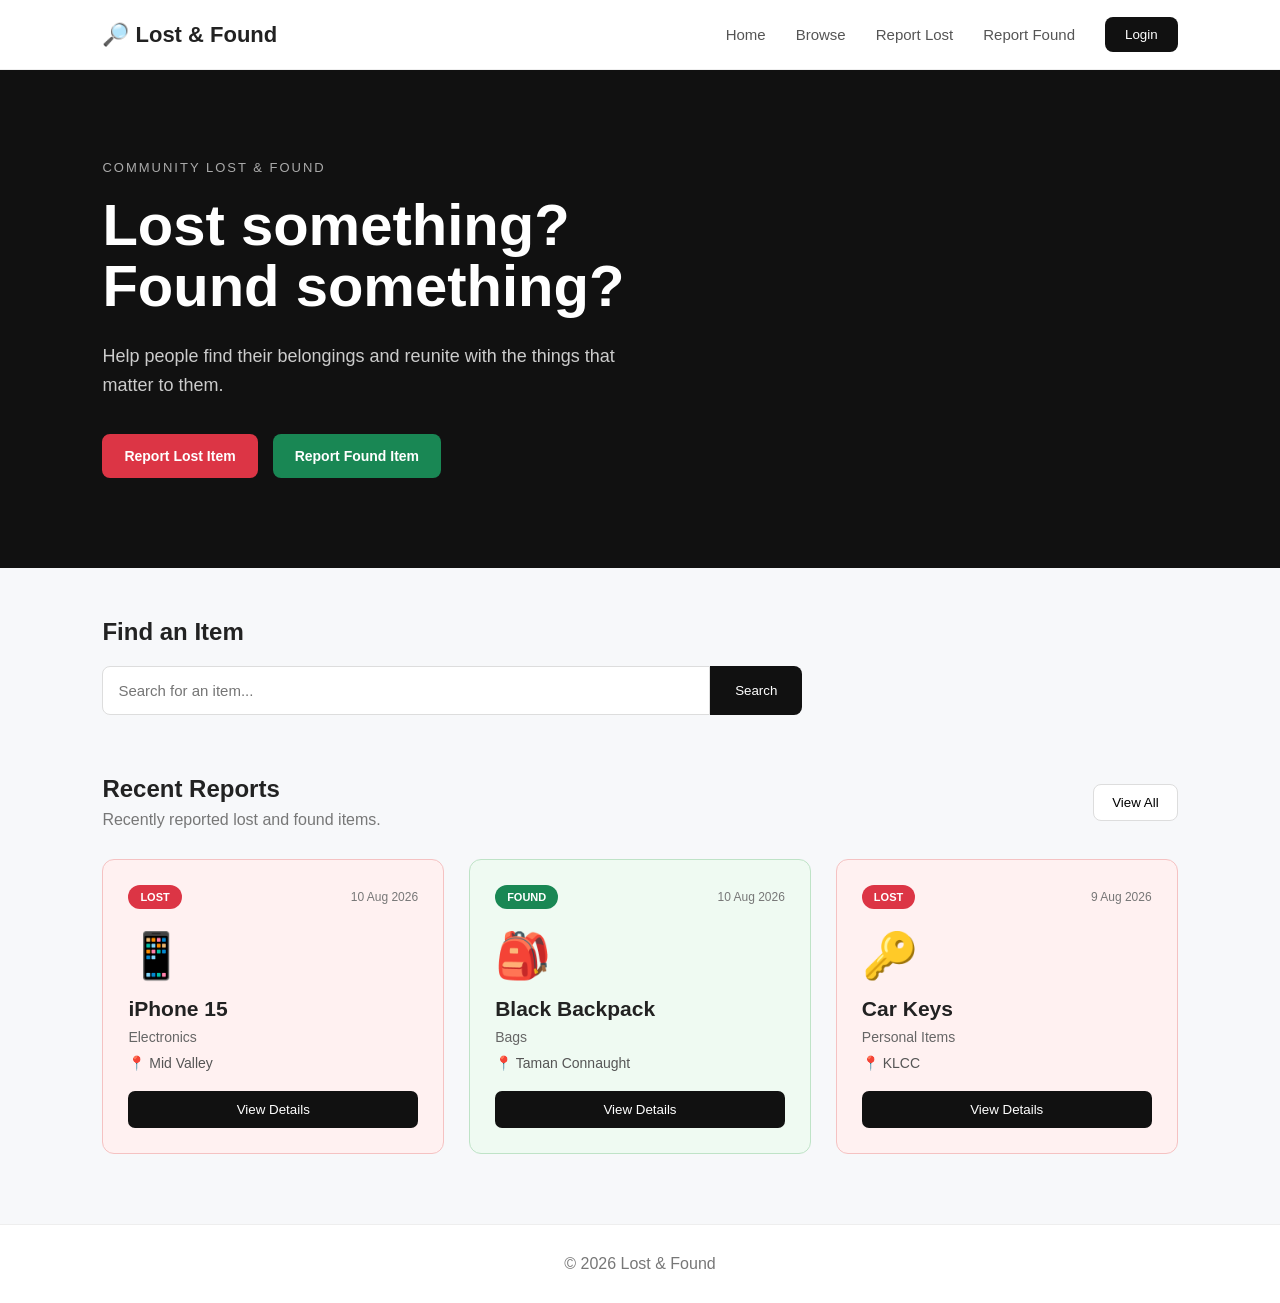
==== src/main/resources/static/index.html @ b1cd1c14 "Initialize spring boot project and move existing front end into src/main/resources/static" ====
<!DOCTYPE html>
<html lang="en">

<head>

    <meta charset="UTF-8">

    <meta
        name="viewport"
        content="width=device-width, initial-scale=1.0"
    >

    <title>Lost & Found</title>

    <link rel="stylesheet" href="style.css">

</head>


<body>


<!-- =========================
     NAVIGATION
========================= -->

<header class="navbar">

    <div class="logo">
        🔎 Lost & Found
    </div>

    <nav>

        <a href="#">
            Home
        </a>

        <a href="#recent-items">
            Browse
        </a>

        <a href="#"
           onclick="openLostModal(); return false;">
            Report Lost
        </a>

        <a href="#"
           onclick="openFoundModal(); return false;">
            Report Found
        </a>

    </nav>

    <button class="login-btn">
        Login
    </button>

</header>


<!-- =========================
     HERO
========================= -->

<section class="hero">

    <div class="hero-content">

        <p class="hero-label">
            COMMUNITY LOST & FOUND
        </p>

        <h1>
            Lost something?<br>
            Found something?
        </h1>

        <p class="hero-description">
            Help people find their belongings and reunite
            with the things that matter to them.
        </p>

        <div class="hero-buttons">

            <button
                class="primary-btn"
                onclick="openLostModal()"
            >
                Report Lost Item
            </button>

            <button
                class="secondary-btn"
                onclick="openFoundModal()"
            >
                Report Found Item
            </button>

        </div>

    </div>

</section>


<!-- =========================
     SEARCH
========================= -->

<section class="search-section">

    <h2>
        Find an Item
    </h2>

    <div class="search-box">

        <input
            type="text"
            id="searchInput"
            placeholder="Search for an item..."
        >

        <button id="searchButton">
            Search
        </button>

    </div>

</section>


<!-- =========================
     RECENT ITEMS
========================= -->

<section
    class="items-section"
    id="recent-items"
>

    <div class="section-header">

        <div>

            <h2>
                Recent Reports
            </h2>

            <p>
                Recently reported lost and found items.
            </p>

        </div>

        <button class="view-btn">
            View All
        </button>

    </div>


    <div class="items-grid">


        <!-- LOST ITEM -->

        <div class="item-card lost-card">

            <div class="item-top">

                <span class="item-type lost">
                    LOST
                </span>

                <span class="item-date">
                    10 Aug 2026
                </span>

            </div>

            <div class="item-icon">
                📱
            </div>

            <h3>
                iPhone 15
            </h3>

            <p class="category">
                Electronics
            </p>

            <p class="location">
                📍 Mid Valley
            </p>

            <button class="details-btn">
                View Details
            </button>

        </div>


        <!-- FOUND ITEM -->

        <div class="item-card found-card">

            <div class="item-top">

                <span class="item-type found">
                    FOUND
                </span>

                <span class="item-date">
                    10 Aug 2026
                </span>

            </div>

            <div class="item-icon">
                🎒
            </div>

            <h3>
                Black Backpack
            </h3>

            <p class="category">
                Bags
            </p>

            <p class="location">
                📍 Taman Connaught
            </p>

            <button class="details-btn">
                View Details
            </button>

        </div>


        <!-- LOST ITEM -->

        <div class="item-card lost-card">

            <div class="item-top">

                <span class="item-type lost">
                    LOST
                </span>

                <span class="item-date">
                    9 Aug 2026
                </span>

            </div>

            <div class="item-icon">
                🔑
            </div>

            <h3>
                Car Keys
            </h3>

            <p class="category">
                Personal Items
            </p>

            <p class="location">
                📍 KLCC
            </p>

            <button class="details-btn">
                View Details
            </button>

        </div>


    </div>

</section>


<!-- =========================
     LOST ITEM MODAL
========================= -->

<div
    id="lostModal"
    class="modal"
>

    <div class="modal-content lost-modal">

        <button
            class="close-btn"
            onclick="closeLostModal()"
        >
            ×
        </button>


        <div class="modal-header">

            <span class="modal-icon">
                🔴
            </span>

            <div>

                <p class="modal-label lost-label">
                    LOST ITEM
                </p>

                <h2>
                    Report a Lost Item
                </h2>

                <p>
                    Tell us about the item you lost.
                </p>

            </div>

        </div>


        <form id="lostItemForm">


            <div class="form-group">

                <label>
                    Item Name
                </label>

                <input
                    type="text"
                    name="title"
                    placeholder="e.g. iPhone 15"
                    required
                >

            </div>


            <div class="form-group">

                <label>
                    Category
                </label>

                <select
                    name="category"
                    required
                >

                    <option value="">
                        Select a category
                    </option>

                    <option>
                        Electronics
                    </option>

                    <option>
                        Bags
                    </option>

                    <option>
                        Wallet
                    </option>

                    <option>
                        Keys
                    </option>

                    <option>
                        Documents
                    </option>

                    <option>
                        Clothing
                    </option>

                    <option>
                        Others
                    </option>

                </select>

            </div>


            <div class="form-group">

                <label>
                    Description
                </label>

                <textarea
                    name="description"
                    rows="4"
                    placeholder="Describe the item..."
                    required
                ></textarea>

            </div>


            <div class="form-group">

                <label>
                    Location Lost
                </label>

                <input
                    type="text"
                    name="location"
                    placeholder="e.g. Mid Valley"
                    required
                >

            </div>


            <div class="form-group">

                <label>
                    Date Lost
                </label>

                <input
                    type="date"
                    name="date"
                    required
                >

            </div>


            <div class="form-group">

                <label>
                    Contact Email
                </label>

                <input
                    type="email"
                    name="contactEmail"
                    placeholder="example@email.com"
                    required
                >

            </div>


            <button
                type="submit"
                class="submit-btn lost-submit"
            >
                Report Lost Item
            </button>

        </form>

    </div>

</div>


<!-- =========================
     FOUND ITEM MODAL
========================= -->

<div
    id="foundModal"
    class="modal"
>

    <div class="modal-content found-modal">

        <button
            class="close-btn"
            onclick="closeFoundModal()"
        >
            ×
        </button>


        <div class="modal-header">

            <span class="modal-icon">
                🟢
            </span>

            <div>

                <p class="modal-label found-label">
                    FOUND ITEM
                </p>

                <h2>
                    Report a Found Item
                </h2>

                <p>
                    Help someone find their belongings.
                </p>

            </div>

        </div>


        <form id="foundItemForm">


            <div class="form-group">

                <label>
                    Item Name
                </label>

                <input
                    type="text"
                    name="title"
                    placeholder="e.g. Black Backpack"
                    required
                >

            </div>


            <div class="form-group">

                <label>
                    Category
                </label>

                <select
                    name="category"
                    required
                >

                    <option value="">
                        Select a category
                    </option>

                    <option>
                        Electronics
                    </option>

                    <option>
                        Bags
                    </option>

                    <option>
                        Wallet
                    </option>

                    <option>
                        Keys
                    </option>

                    <option>
                        Documents
                    </option>

                    <option>
                        Clothing
                    </option>

                    <option>
                        Others
                    </option>

                </select>

            </div>


            <div class="form-group">

                <label>
                    Description
                </label>

                <textarea
                    name="description"
                    rows="4"
                    placeholder="Describe the item..."
                    required
                ></textarea>

            </div>


            <div class="form-group">

                <label>
                    Location Found
                </label>

                <input
                    type="text"
                    name="location"
                    placeholder="e.g. Taman Connaught"
                    required
                >

            </div>


            <div class="form-group">

                <label>
                    Date Found
                </label>

                <input
                    type="date"
                    name="date"
                    required
                >

            </div>


            <div class="form-group">

                <label>
                    Contact Email
                </label>

                <input
                    type="email"
                    name="contactEmail"
                    placeholder="example@email.com"
                    required
                >

            </div>


            <button
                type="submit"
                class="submit-btn found-submit"
            >
                Report Found Item
            </button>

        </form>

    </div>

</div>


<!-- FOOTER -->

<footer>

    <p>
        © 2026 Lost & Found
    </p>

</footer>


<script src="app.js"></script>

</body>

</html>
---- src/main/resources/static/style.css ----
* {
    margin: 0;
    padding: 0;
    box-sizing: border-box;
}

body {
    font-family: Arial, sans-serif;
    background: #f7f8fa;
    color: #222;
}


/* =========================
   NAVIGATION
========================= */

.navbar {
    height: 70px;
    background: white;

    display: flex;
    align-items: center;

    padding: 0 8%;

    border-bottom: 1px solid #eee;
}

.logo {
    font-size: 22px;
    font-weight: bold;
    flex: 1;
}

.navbar nav {
    display: flex;
    gap: 30px;
}

.navbar nav a {
    text-decoration: none;
    color: #555;
    font-size: 15px;
}

.navbar nav a:hover {
    color: #111;
}

.login-btn {
    margin-left: 30px;

    padding: 10px 20px;

    background: #111;
    color: white;

    border: none;
    border-radius: 8px;

    cursor: pointer;
}

.login-btn:hover {
    background: #333;
}


/* =========================
   HERO
========================= */

.hero {
    background: #111;
    color: white;

    padding: 90px 8%;
}

.hero-content {
    max-width: 700px;
}

.hero-label {
    font-size: 13px;
    letter-spacing: 2px;

    margin-bottom: 20px;

    color: #aaa;
}

.hero h1 {
    font-size: 58px;
    line-height: 1.05;

    margin-bottom: 25px;
}

.hero-description {
    color: #ccc;

    font-size: 18px;
    line-height: 1.6;

    max-width: 550px;

    margin-bottom: 35px;
}

.hero-buttons {
    display: flex;
    gap: 15px;
}

.primary-btn,
.secondary-btn {
    padding: 14px 22px;

    border-radius: 8px;

    cursor: pointer;

    font-weight: bold;

    font-size: 14px;
}

.primary-btn {
    border: none;

    background: #dc3545;
    color: white;
}

.primary-btn:hover {
    background: #bb2d3b;
}

.secondary-btn {
    background: #198754;

    border: none;

    color: white;
}

.secondary-btn:hover {
    background: #157347;
}


/* =========================
   SEARCH
========================= */

.search-section {
    padding: 50px 8% 20px;
}

.search-section h2 {
    margin-bottom: 20px;
}

.search-box {
    display: flex;
    max-width: 700px;
}

.search-box input {
    flex: 1;

    padding: 15px;

    border: 1px solid #ddd;

    border-radius: 8px 0 0 8px;

    font-size: 15px;

    outline: none;
}

.search-box input:focus {
    border-color: #999;
}

.search-box button {
    padding: 0 25px;

    border: none;

    background: #111;
    color: white;

    border-radius: 0 8px 8px 0;

    cursor: pointer;
}

.search-box button:hover {
    background: #333;
}


/* =========================
   ITEMS SECTION
========================= */

.items-section {
    padding: 40px 8% 70px;
}

.section-header {
    display: flex;

    justify-content: space-between;
    align-items: center;

    margin-bottom: 30px;
}

.section-header p {
    color: #777;
    margin-top: 8px;
}

.view-btn {
    padding: 10px 18px;

    background: white;

    border: 1px solid #ddd;

    border-radius: 8px;

    cursor: pointer;
}

.view-btn:hover {
    background: #f5f5f5;
}


/* =========================
   ITEM GRID
========================= */

.items-grid {
    display: grid;

    grid-template-columns: repeat(3, 1fr);

    gap: 25px;
}


/* =========================
   ITEM CARD
========================= */

.item-card {
    padding: 25px;

    border-radius: 12px;

    transition: 0.2s;
}

.item-card:hover {
    transform: translateY(-4px);

    box-shadow:
        0 10px 30px rgba(0, 0, 0, 0.10);
}


/* LOST CARD */

.lost-card {
    background: #fff1f1;

    border: 1px solid #f5c2c2;
}


/* FOUND CARD */

.found-card {
    background: #effaf2;

    border: 1px solid #bfe3c7;
}


/* =========================
   ITEM HEADER
========================= */

.item-top {
    display: flex;

    justify-content: space-between;
    align-items: center;

    margin-bottom: 20px;
}

.item-type {
    padding: 6px 12px;

    border-radius: 20px;

    font-size: 11px;

    font-weight: bold;
}


/* LOST STATUS */

.item-type.lost {
    background: #dc3545;
    color: white;
}


/* FOUND STATUS */

.item-type.found {
    background: #198754;
    color: white;
}

.item-date {
    color: #777;

    font-size: 12px;
}


/* =========================
   ITEM CONTENT
========================= */

.item-icon {
    font-size: 45px;

    margin-bottom: 15px;
}

.item-card h3 {
    font-size: 21px;

    margin-bottom: 8px;
}

.category {
    color: #666;

    font-size: 14px;

    margin-bottom: 10px;
}

.location {
    color: #555;

    font-size: 14px;

    margin-bottom: 20px;
}


/* =========================
   DETAILS BUTTON
========================= */

.details-btn {
    width: 100%;

    padding: 11px;

    background: #111;

    color: white;

    border: none;

    border-radius: 7px;

    cursor: pointer;
}

.details-btn:hover {
    background: #333;
}


/* =========================
   FOOTER
========================= */

footer {
    background: white;

    text-align: center;

    padding: 30px;

    color: #777;

    border-top: 1px solid #eee;
}


/* =================================================
   REPORT MODAL
================================================= */

.modal {
    display: none;

    position: fixed;

    z-index: 1000;

    inset: 0;

    background: rgba(0, 0, 0, 0.6);

    padding: 20px;

    overflow-y: auto;
}

.modal.active {
    display: flex;

    align-items: center;

    justify-content: center;
}


/* =========================
   MODAL CONTAINER
========================= */

.modal-content {
    position: relative;

    width: 100%;

    max-width: 520px;

    max-height: 90vh;

    overflow-y: auto;

    background: white;

    padding: 25px 28px;

    box-shadow:
        0 15px 40px rgba(0, 0, 0, 0.20);
}


/* =========================
   CLOSE BUTTON
========================= */

.close-btn {
    position: absolute;

    right: 15px;
    top: 12px;

    width: 30px;
    height: 30px;

    border: none;

    background: transparent;

    font-size: 24px;

    color: #777;

    cursor: pointer;
}

.close-btn:hover {
    color: #111;
}


/* =========================
   MODAL HEADER
========================= */

.modal-header {
    display: flex;

    gap: 12px;

    align-items: flex-start;

    margin-bottom: 20px;
}

.modal-icon {
    font-size: 26px;
}

.modal-label {
    font-size: 10px;

    font-weight: bold;

    letter-spacing: 1.3px;

    margin-bottom: 4px;
}


/* LOST LABEL */

.lost-label {
    color: #dc3545;
}


/* FOUND LABEL */

.found-label {
    color: #198754;
}

.modal-header h2 {
    font-size: 24px;

    margin-bottom: 4px;
}

.modal-header p:last-child {
    color: #777;

    font-size: 13px;
}


/* =========================
   FORM
========================= */

.form-group {
    margin-bottom: 13px;
}

.form-group label {
    display: block;

    margin-bottom: 5px;

    font-size: 13px;

    font-weight: bold;
}

.form-group input,
.form-group select,
.form-group textarea {
    width: 100%;

    padding: 9px 11px;

    border: 1px solid #ddd;

    border-radius: 6px;

    font-family: inherit;

    font-size: 13px;

    outline: none;
}

.form-group input:focus,
.form-group select:focus,
.form-group textarea:focus {
    border-color: #888;
}

.form-group textarea {
    resize: vertical;

    min-height: 65px;
}


/* =========================
   SUBMIT BUTTON
========================= */

.submit-btn {
    width: 100%;

    padding: 11px;

    color: white;

    border: none;

    border-radius: 7px;

    font-weight: bold;

    font-size: 14px;

    cursor: pointer;

    margin-top: 3px;
}


/* LOST SUBMIT */

.lost-submit {
    background: #dc3545;
}

.lost-submit:hover {
    background: #bb2d3b;
}


/* FOUND SUBMIT */

.found-submit {
    background: #198754;
}

.found-submit:hover {
    background: #157347;
}


/* =========================
   MOBILE
========================= */

@media (max-width: 900px) {

    .items-grid {
        grid-template-columns: 1fr 1fr;
    }
}


@media (max-width: 600px) {

    .navbar nav {
        display: none;
    }

    .hero {
        padding: 60px 5%;
    }

    .hero h1 {
        font-size: 42px;
    }

    .hero-buttons {
        flex-direction: column;
    }

    .search-section,
    .items-section {
        padding-left: 5%;
        padding-right: 5%;
    }

    .items-grid {
        grid-template-columns: 1fr;
    }

    /* MODAL */

    .modal {
        padding: 10px;
    }

    .modal-content {
        max-height: 95vh;

        padding: 22px 20px;
    }

    .modal-header h2 {
        font-size: 21px;
    }

    .modal-header {
        margin-bottom: 16px;
    }

    .form-group {
        margin-bottom: 11px;
    }

    .form-group textarea {
        min-height: 60px;
    }
}
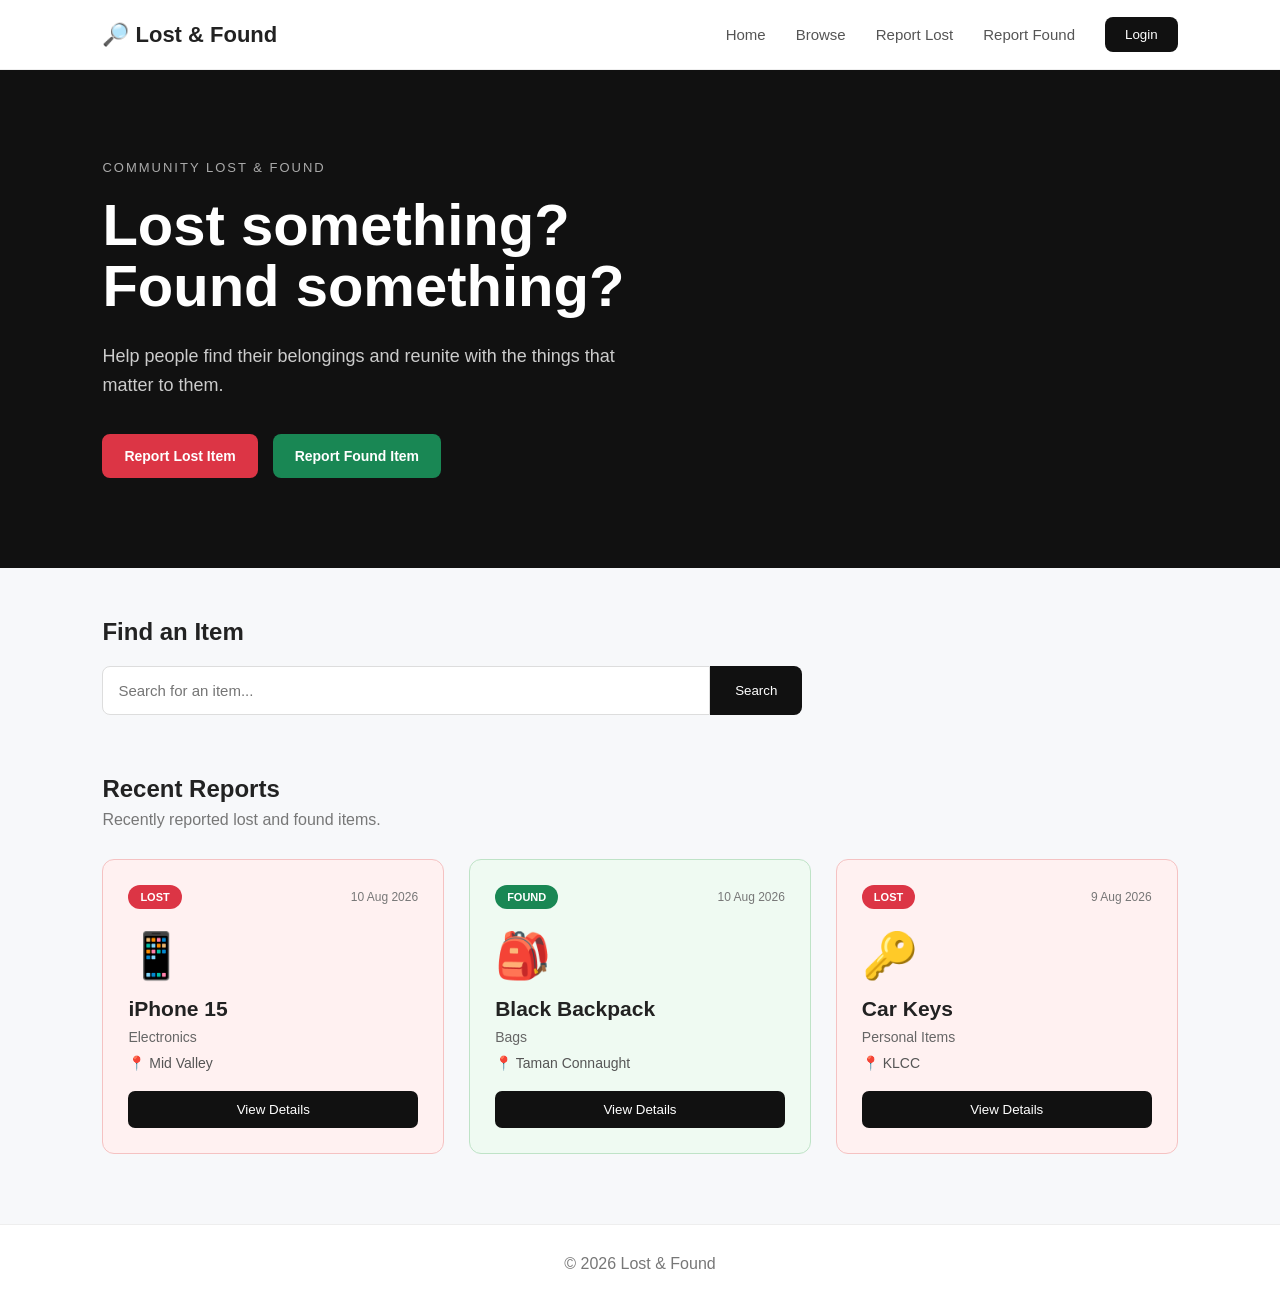
==== commit 0bd8012e: "Display item details after clicking view detail button" ====
--- a/src/main/resources/static/index.html
+++ b/src/main/resources/static/index.html
@@ -154,9 +154,6 @@
 
         </div>
 
-        <button class="view-btn">
-            View All
-        </button>
 
     </div>
 
@@ -675,6 +672,79 @@
 
 <script src="app.js"></script>
 
+<!-- ITEM DETAILS MODAL -->
+
+<div id="itemDetailsModal" class="modal">
+
+    <div class="modal-content details-modal">
+
+        <button
+            class="close-btn"
+            onclick="closeItemDetails()">
+            &times;
+        </button>
+
+        <div class="modal-header">
+
+            <div id="detailsIcon" class="modal-icon">
+                🔍
+            </div>
+
+            <div>
+
+                <p id="detailsLabel" class="modal-label lost-label">
+                    LOST ITEM
+                </p>
+
+                <h2 id="detailsTitle">
+                    Item Details
+                </h2>
+
+                <p id="detailsDate">
+                </p>
+
+            </div>
+
+        </div>
+
+
+        <div class="details-body">
+
+            <div class="detail-row">
+                <span>Category</span>
+                <strong id="detailsCategory"></strong>
+            </div>
+
+            <div class="detail-row">
+                <span>Location</span>
+                <strong id="detailsLocation"></strong>
+            </div>
+
+            <div class="detail-row">
+                <span>Date</span>
+                <strong id="detailsItemDate"></strong>
+            </div>
+
+            <div class="detail-row">
+                <span>Description</span>
+                <strong id="detailsDescription"></strong>
+            </div>
+
+            <div class="detail-row">
+                <span>Contact</span>
+                <strong id="detailsContact"></strong>
+            </div>
+
+            <div class="detail-row">
+                <span>Status</span>
+                <strong id="detailsStatus"></strong>
+            </div>
+
+        </div>
+
+    </div>
+
+</div>
 </body>
 
 </html>
--- a/src/main/resources/static/style.css
+++ b/src/main/resources/static/style.css
@@ -715,4 +715,39 @@
     .form-group textarea {
         min-height: 60px;
     }
+}
+
+/* =========================
+   ITEM DETAILS MODAL
+========================= */
+
+.details-modal {
+    max-width: 500px;
+    padding: 30px;
+}
+
+.details-body {
+    margin-top: 10px;
+}
+
+.detail-row {
+    display: flex;
+    justify-content: space-between;
+    gap: 20px;
+    padding: 14px 0;
+    border-bottom: 1px solid #eee;
+    font-size: 14px;
+}
+
+.detail-row span {
+    color: #777;
+    flex-shrink: 0;
+}
+
+.detail-row strong {
+    color: #222;
+    text-align: right;
+    font-weight: 500;
+    max-width: 65%;
+    word-break: break-word;
 }
